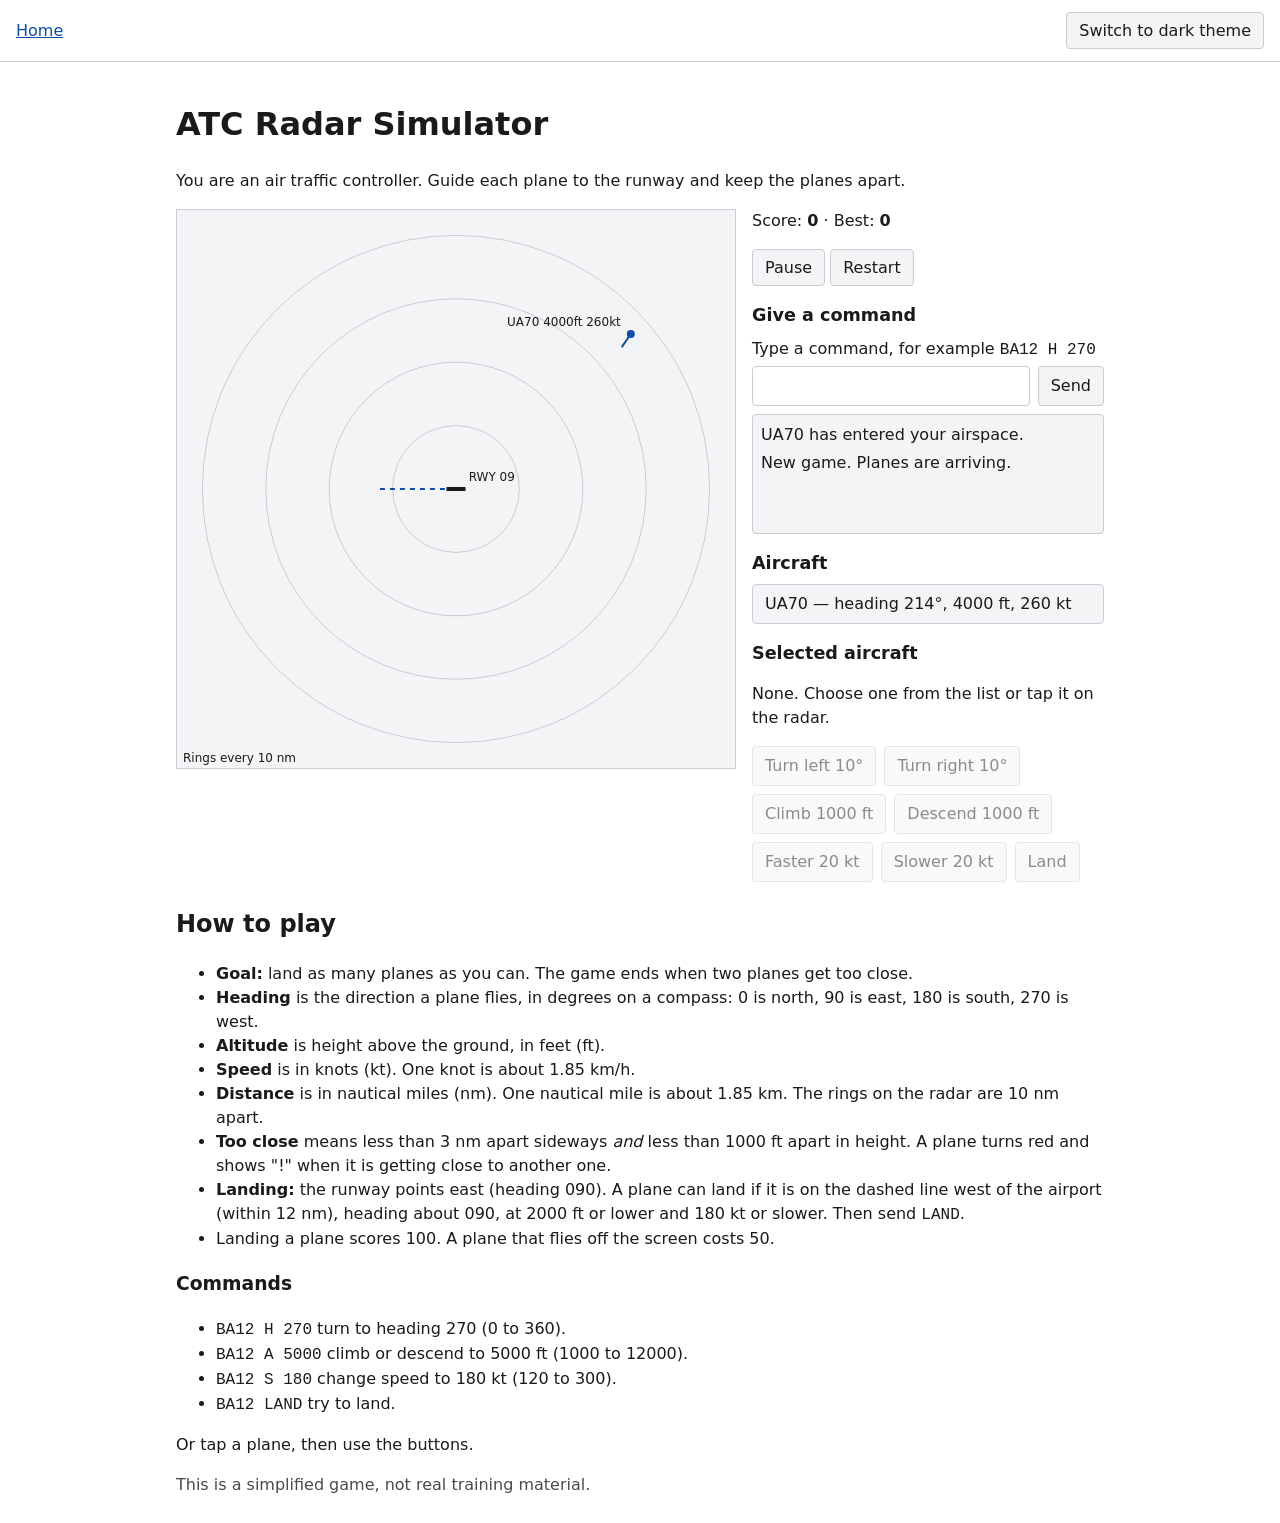
==== tools/radar/index.html @ d79a354c "Replace placeholder with ATC Radar Simulator Co-Authored-By: Claude Sonnet 5.5 <noreply@anthropic.co" ====
<!DOCTYPE html>
<html lang="en" data-theme="light">
<head>
  <meta charset="utf-8">
  <meta name="viewport" content="width=device-width, initial-scale=1">
  <title>ATC Radar Simulator</title>
  <link rel="stylesheet" href="../../css/base.css">
  <link rel="stylesheet" href="../../css/radar.css">
  <script src="../../js/theme.js"></script>
</head>
<body>
  <header class="site-header">
    <nav><a href="../../index.html">Home</a></nav>
    <button id="theme-toggle" type="button">Switch to dark theme</button>
  </header>

  <main>
    <h1>ATC Radar Simulator</h1>
    <p>You are an air traffic controller. Guide each plane to the runway and keep the planes apart.</p>

    <div class="game">
      <div class="radar-wrap">
        <canvas id="radar" aria-label="Radar screen. The aircraft list gives the same information as text."></canvas>
      </div>

      <div class="panel">
        <p class="scoreboard">Score: <strong id="score">0</strong> &middot; Best: <strong id="best">0</strong></p>
        <p>
          <button id="pause" type="button">Pause</button>
          <button id="restart" type="button">Restart</button>
        </p>

        <h2>Give a command</h2>
        <form id="command-form">
          <label for="command">Type a command, for example <code>BA12 H 270</code></label>
          <div class="command-row">
            <input id="command" type="text" autocomplete="off" autocapitalize="characters" spellcheck="false">
            <button type="submit">Send</button>
          </div>
        </form>
        <div id="messages" role="log" aria-live="polite"></div>

        <h2>Aircraft</h2>
        <ul id="aircraft-list" class="aircraft-list"></ul>

        <h2>Selected aircraft</h2>
        <p id="selected-name">None. Choose one from the list or tap it on the radar.</p>
        <div class="controls">
          <button type="button" data-action="left">Turn left 10&deg;</button>
          <button type="button" data-action="right">Turn right 10&deg;</button>
          <button type="button" data-action="climb">Climb 1000 ft</button>
          <button type="button" data-action="descend">Descend 1000 ft</button>
          <button type="button" data-action="faster">Faster 20 kt</button>
          <button type="button" data-action="slower">Slower 20 kt</button>
          <button type="button" data-action="land">Land</button>
        </div>
      </div>
    </div>

    <section class="help">
      <h2>How to play</h2>
      <ul>
        <li><strong>Goal:</strong> land as many planes as you can. The game ends when two planes get too close.</li>
        <li><strong>Heading</strong> is the direction a plane flies, in degrees on a compass: 0 is north, 90 is east, 180 is south, 270 is west.</li>
        <li><strong>Altitude</strong> is height above the ground, in feet (ft).</li>
        <li><strong>Speed</strong> is in knots (kt). One knot is about 1.85 km/h.</li>
        <li><strong>Distance</strong> is in nautical miles (nm). One nautical mile is about 1.85 km. The rings on the radar are 10 nm apart.</li>
        <li><strong>Too close</strong> means less than 3 nm apart sideways <em>and</em> less than 1000 ft apart in height. A plane turns red and shows "!" when it is getting close to another one.</li>
        <li><strong>Landing:</strong> the runway points east (heading 090). A plane can land if it is on the dashed line west of the airport (within 12 nm), heading about 090, at 2000 ft or lower and 180 kt or slower. Then send <code>LAND</code>.</li>
        <li>Landing a plane scores 100. A plane that flies off the screen costs 50.</li>
      </ul>

      <h3>Commands</h3>
      <ul>
        <li><code>BA12 H 270</code> turn to heading 270 (0 to 360).</li>
        <li><code>BA12 A 5000</code> climb or descend to 5000 ft (1000 to 12000).</li>
        <li><code>BA12 S 180</code> change speed to 180 kt (120 to 300).</li>
        <li><code>BA12 LAND</code> try to land.</li>
      </ul>
      <p>Or tap a plane, then use the buttons.</p>
      <p class="note">This is a simplified game, not real training material.</p>
    </section>
  </main>

  <script src="../../js/radar.js"></script>
</body>
</html>
---- css/base.css ----
:root {
  --bg: #ffffff;
  --text: #1a1a1a;
  --muted: #4a4a4a;
  --surface: #f3f4f6;
  --border: #c8ccd2;
  --link: #0b4fa8;
}

:root[data-theme="dark"] {
  --bg: #15171a;
  --text: #f1f2f4;
  --muted: #b8bcc4;
  --surface: #22262b;
  --border: #454b53;
  --link: #8ab8ff;
}

* { box-sizing: border-box; }

body {
  margin: 0;
  background: var(--bg);
  color: var(--text);
  font: 1rem/1.5 system-ui, sans-serif;
}

a { color: var(--link); }

.site-header {
  display: flex;
  flex-wrap: wrap;
  align-items: center;
  justify-content: space-between;
  gap: 0.5rem 1rem;
  padding: 0.75rem 1rem;
  border-bottom: 1px solid var(--border);
}

.site-header nav { display: flex; align-items: center; gap: 1rem; }

button {
  font: inherit;
  color: var(--text);
  background: var(--surface);
  border: 1px solid var(--border);
  border-radius: 4px;
  padding: 0.35rem 0.75rem;
  cursor: pointer;
}

main {
  max-width: 60rem;
  margin: 0 auto;
  padding: 1rem;
}

.tool-grid {
  display: grid;
  grid-template-columns: repeat(auto-fill, minmax(15rem, 1fr));
  gap: 1rem;
  padding: 0;
  list-style: none;
}

.tool-card {
  display: block;
  height: 100%;
  padding: 1rem;
  background: var(--surface);
  border: 1px solid var(--border);
  border-radius: 6px;
  color: var(--text);
  text-decoration: none;
}

.tool-card:hover, .tool-card:focus-visible { border-color: var(--link); }
.tool-card h3 { margin: 0 0 0.25rem; }
.tool-card p { margin: 0; color: var(--muted); }
---- css/radar.css ----
:root {
  --danger: #b00020;
}

:root[data-theme="dark"] {
  --danger: #ff8a80;
}

.game {
  display: grid;
  grid-template-columns: minmax(0, 1fr);
  gap: 1rem;
  align-items: start;
}

@media (min-width: 52rem) {
  .game { grid-template-columns: minmax(0, 1fr) 22rem; }
}

.radar-wrap {
  border: 1px solid var(--border);
  max-width: 40rem;
}

#radar {
  display: block;
  width: 100%;
  aspect-ratio: 1;
  touch-action: manipulation;
}

.panel h2 { font-size: 1.1rem; margin: 1rem 0 0.5rem; }
.scoreboard { margin-top: 0; }

input {
  font: inherit;
  color: var(--text);
  background: var(--bg);
  border: 1px solid var(--border);
  border-radius: 4px;
  padding: 0.35rem 0.5rem;
  min-width: 0;
  flex: 1;
}

.command-row { display: flex; gap: 0.5rem; margin-top: 0.25rem; }
.command-row button, .controls button, .aircraft-list button { min-height: 2.5rem; }

#messages {
  min-height: 7.5rem;
  margin-top: 0.5rem;
  padding: 0.5rem;
  background: var(--surface);
  border: 1px solid var(--border);
  border-radius: 4px;
}
#messages div { margin-bottom: 0.25rem; }

.aircraft-list { list-style: none; margin: 0; padding: 0; }
.aircraft-list li { margin-bottom: 0.25rem; }
.aircraft-list button { width: 100%; text-align: left; }
.aircraft-list button[aria-pressed="true"] { border-color: var(--link); font-weight: bold; }
.aircraft-list button.warn { color: var(--danger); }

.controls { display: flex; flex-wrap: wrap; gap: 0.5rem; }
.controls button:disabled { opacity: 0.5; cursor: default; }

.help { margin-top: 1.5rem; }
.note { color: var(--muted); }
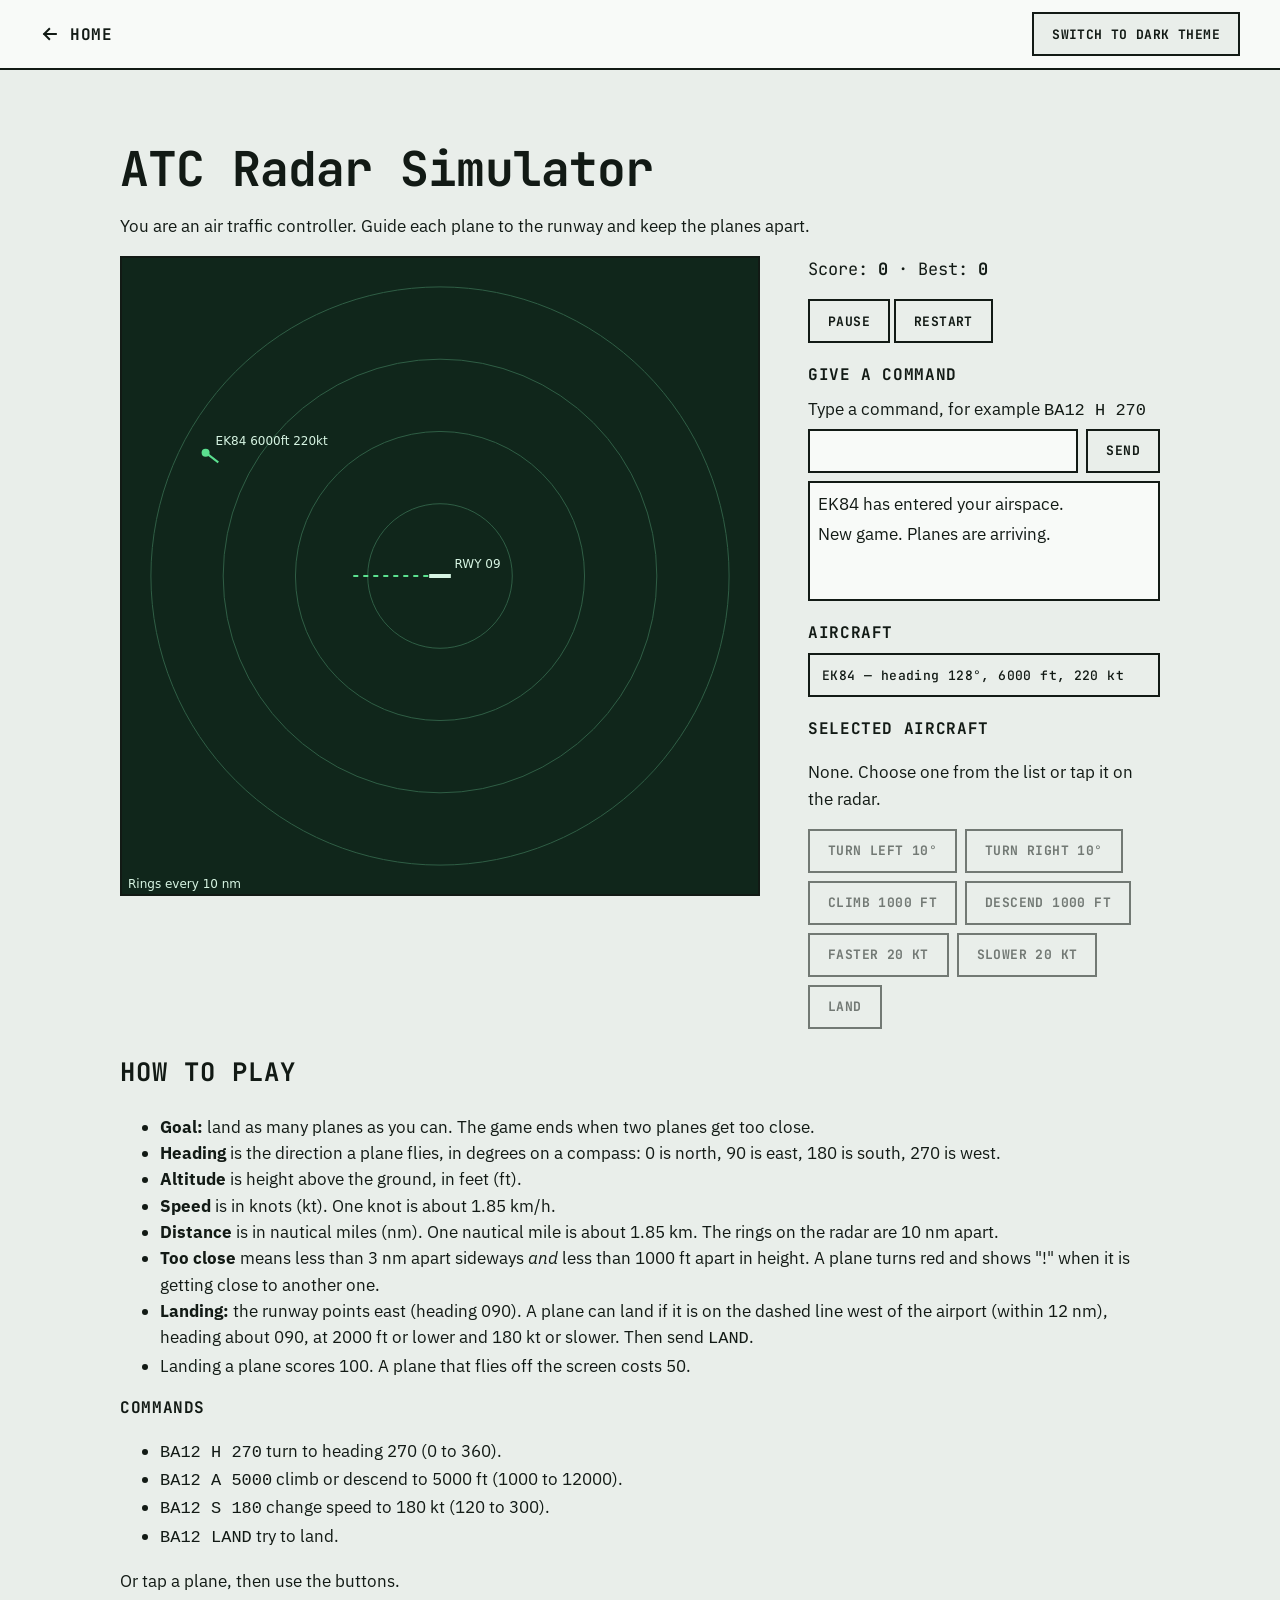
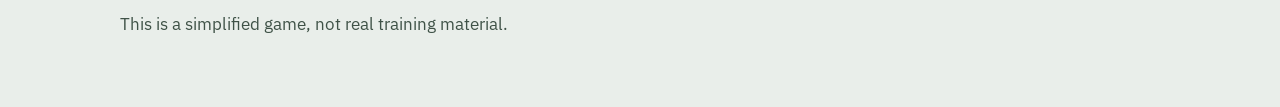
==== commit 3837b145: "Apply Flight Strip visual design to the portal and radar page Co-Authored-By: Claude Sonnet 5.5 <nor" ====
--- a/tools/radar/index.html
+++ b/tools/radar/index.html
@@ -4,13 +4,15 @@
   <meta charset="utf-8">
   <meta name="viewport" content="width=device-width, initial-scale=1">
   <title>ATC Radar Simulator</title>
+  <link rel="preconnect" href="https://fonts.googleapis.com">
+  <link rel="stylesheet" href="https://fonts.googleapis.com/css2?family=IBM+Plex+Sans:wght@400;500;600&amp;family=JetBrains+Mono:wght@500;700&amp;display=swap">
   <link rel="stylesheet" href="../../css/base.css">
   <link rel="stylesheet" href="../../css/radar.css">
   <script src="../../js/theme.js"></script>
 </head>
 <body>
   <header class="site-header">
-    <nav><a href="../../index.html">Home</a></nav>
+    <nav><a href="../../index.html"><svg width="20" height="20" viewBox="0 0 24 24" fill="none" stroke="currentColor" stroke-width="2.4" stroke-linecap="square" aria-hidden="true"><path d="M19 12H5M11 6l-6 6 6 6"></path></svg>Home</a></nav>
     <button id="theme-toggle" type="button">Switch to dark theme</button>
   </header>
 
--- a/css/base.css
+++ b/css/base.css
@@ -1,19 +1,35 @@
+/* Visual design: "Flight Strip" (monospace headings, green palette, square corners). */
 :root {
-  --bg: #ffffff;
-  --text: #1a1a1a;
-  --muted: #4a4a4a;
-  --surface: #f3f4f6;
-  --border: #c8ccd2;
-  --link: #0b4fa8;
+  --bg: #E9EEEA;
+  --surface: #F8FAF8;
+  --text: #121A15;
+  --muted: #3F5247;
+  --link: #0B6B3A;
+  --amber: #8A4B00;
+  --line: #121A15;      /* strong 2px outlines */
+  --border: #AEBBB2;    /* quiet dividers */
+
+  /* The radar-style screens stay dark in both themes. */
+  --screen: #10261B;
+  --screen-line: #2F5E45;
+  --screen-ink: #D7F5E3;
+  --glow: #5BE08F;
+  --screen-danger: #FF8A80;
+
+  --font-body: 'IBM Plex Sans', system-ui, sans-serif;
+  --font-mono: 'JetBrains Mono', ui-monospace, 'SFMono-Regular', Menlo, Consolas, monospace;
 }
 
 :root[data-theme="dark"] {
-  --bg: #15171a;
-  --text: #f1f2f4;
-  --muted: #b8bcc4;
-  --surface: #22262b;
-  --border: #454b53;
-  --link: #8ab8ff;
+  --bg: #0A1410;
+  --surface: #10201A;
+  --text: #D7F5E3;
+  --muted: #9CC4AE;
+  --link: #5BE08F;
+  --amber: #FFB454;
+  --line: #D7F5E3;
+  --border: #2A4A3A;
+  --screen: #06100B;
 }
 
 * { box-sizing: border-box; }
@@ -22,58 +38,181 @@
   margin: 0;
   background: var(--bg);
   color: var(--text);
-  font: 1rem/1.5 system-ui, sans-serif;
+  font: 1.0625rem/1.55 var(--font-body);
 }
 
 a { color: var(--link); }
+a:focus-visible, button:focus-visible, input:focus-visible {
+  outline: 3px solid currentColor;
+  outline-offset: 3px;
+}
+
+h1, h2, h3 { font-family: var(--font-mono); }
+h1 {
+  margin: 0 0 1rem;
+  font-size: clamp(2rem, 5vw, 3rem);
+  line-height: 1.12;
+  letter-spacing: -0.02em;
+}
 
 .site-header {
   display: flex;
   flex-wrap: wrap;
   align-items: center;
   justify-content: space-between;
-  gap: 0.5rem 1rem;
-  padding: 0.75rem 1rem;
-  border-bottom: 1px solid var(--border);
-}
-
-.site-header nav { display: flex; align-items: center; gap: 1rem; }
+  gap: 0.5rem 1.5rem;
+  padding: 0.75rem clamp(1rem, 4vw, 2.5rem);
+  background: var(--surface);
+  border-bottom: 2px solid var(--line);
+}
+
+.site-header nav a {
+  display: inline-flex;
+  align-items: center;
+  gap: 0.625rem;
+  min-height: 2.75rem;
+  color: var(--text);
+  font: 700 1rem var(--font-mono);
+  letter-spacing: 0.04em;
+  text-transform: uppercase;
+  text-decoration: none;
+}
 
 button {
-  font: inherit;
-  color: var(--text);
-  background: var(--surface);
-  border: 1px solid var(--border);
-  border-radius: 4px;
-  padding: 0.35rem 0.75rem;
+  min-height: 2.75rem;
+  padding: 0 1.125rem;
+  color: var(--text);
+  background: var(--bg);
+  border: 2px solid var(--line);
+  border-radius: 0;
+  font: 700 0.8125rem var(--font-mono);
+  letter-spacing: 0.03em;
+  text-transform: uppercase;
   cursor: pointer;
 }
 
 main {
-  max-width: 60rem;
+  max-width: 68rem;
   margin: 0 auto;
-  padding: 1rem;
+  padding: clamp(2rem, 6vw, 4.5rem) 1.5rem 4rem;
+}
+
+.eyebrow {
+  margin: 0 0 0.875rem;
+  color: var(--amber);
+  font: 700 0.875rem var(--font-mono);
+  letter-spacing: 0.1em;
+  text-transform: uppercase;
+}
+
+.intro {
+  max-width: 35rem;
+  margin: 0 0 clamp(2rem, 6vw, 4rem);
+  color: var(--muted);
+  font-size: 1.25rem;
+}
+
+.section-title {
+  display: flex;
+  align-items: center;
+  gap: 1rem;
+  margin: 0 0 1.25rem;
+  font-size: 1.125rem;
+  letter-spacing: 0.08em;
+  text-transform: uppercase;
+}
+.section-title::after {
+  content: "";
+  flex: 1;
+  height: 2px;
+  background: var(--line);
 }
 
 .tool-grid {
   display: grid;
-  grid-template-columns: repeat(auto-fill, minmax(15rem, 1fr));
-  gap: 1rem;
+  grid-template-columns: repeat(auto-fill, minmax(min(100%, 21rem), 1fr));
+  gap: 1.5rem;
+  margin: 0;
   padding: 0;
   list-style: none;
 }
 
 .tool-card {
-  display: block;
+  display: flex;
+  flex-direction: column;
   height: 100%;
-  padding: 1rem;
+  color: var(--text);
   background: var(--surface);
-  border: 1px solid var(--border);
-  border-radius: 6px;
-  color: var(--text);
+  border: 2px solid var(--line);
   text-decoration: none;
 }
-
-.tool-card:hover, .tool-card:focus-visible { border-color: var(--link); }
-.tool-card h3 { margin: 0 0 0.25rem; }
-.tool-card p { margin: 0; color: var(--muted); }
+.tool-card:hover { box-shadow: 5px 5px 0 var(--link); }
+
+.tool-tag {
+  display: flex;
+  justify-content: space-between;
+  padding: 0.625rem 1rem;
+  color: var(--surface);
+  background: var(--line);
+  font: 700 0.8125rem var(--font-mono);
+  letter-spacing: 0.1em;
+  text-transform: uppercase;
+}
+
+.tool-thumb {
+  display: flex;
+  align-items: center;
+  justify-content: center;
+  height: 10.5rem;
+  color: var(--glow);
+  background: var(--screen);
+  border-bottom: 2px solid var(--line);
+}
+.tool-thumb svg { width: 15rem; max-width: 100%; height: auto; }
+
+.tool-body {
+  display: flex;
+  flex-direction: column;
+  gap: 0.875rem;
+  padding: 1.25rem;
+}
+.tool-card h3 { margin: 0; font-size: 1.25rem; }
+.tool-card p { margin: 0; color: var(--muted); font-size: 1rem; }
+
+.tool-io {
+  display: grid;
+  grid-template-columns: auto 1fr;
+  gap: 0.25rem 1rem;
+  margin: 0;
+  padding-top: 0.75rem;
+  border-top: 1px dashed var(--muted);
+  font: 0.8125rem var(--font-mono);
+  letter-spacing: 0.04em;
+  text-transform: uppercase;
+}
+.tool-io dt { color: var(--muted); }
+.tool-io dd { margin: 0; font-weight: 700; }
+
+.tool-open {
+  display: inline-flex;
+  align-items: center;
+  gap: 0.5rem;
+  color: var(--link);
+  font: 700 0.9375rem var(--font-mono);
+  letter-spacing: 0.06em;
+  text-transform: uppercase;
+}
+
+.tool-slot {
+  display: flex;
+  align-items: center;
+  justify-content: center;
+  min-height: 16rem;
+  padding: 1.5rem;
+  color: var(--muted);
+  border: 2px dashed var(--muted);
+  text-align: center;
+  font: 0.875rem var(--font-mono);
+  letter-spacing: 0.06em;
+  text-transform: uppercase;
+}
--- a/css/radar.css
+++ b/css/radar.css
@@ -18,8 +18,9 @@
 }
 
 .radar-wrap {
-  border: 1px solid var(--border);
   max-width: 40rem;
+  background: var(--screen);
+  border: 2px solid var(--line);
 }
 
 #radar {
@@ -29,41 +30,47 @@
   touch-action: manipulation;
 }
 
-.panel h2 { font-size: 1.1rem; margin: 1rem 0 0.5rem; }
-.scoreboard { margin-top: 0; }
+h2 { letter-spacing: 0.04em; text-transform: uppercase; }
+.panel h2 { font-size: 1rem; margin: 1.25rem 0 0.5rem; }
+.scoreboard { margin-top: 0; font-family: var(--font-mono); }
 
 input {
-  font: inherit;
-  color: var(--text);
-  background: var(--bg);
-  border: 1px solid var(--border);
-  border-radius: 4px;
-  padding: 0.35rem 0.5rem;
   min-width: 0;
   flex: 1;
+  padding: 0.35rem 0.5rem;
+  color: var(--text);
+  background: var(--surface);
+  border: 2px solid var(--line);
+  border-radius: 0;
+  font: 1rem var(--font-mono);
 }
 
 .command-row { display: flex; gap: 0.5rem; margin-top: 0.25rem; }
-.command-row button, .controls button, .aircraft-list button { min-height: 2.5rem; }
 
 #messages {
   min-height: 7.5rem;
   margin-top: 0.5rem;
   padding: 0.5rem;
   background: var(--surface);
-  border: 1px solid var(--border);
-  border-radius: 4px;
+  border: 2px solid var(--line);
 }
 #messages div { margin-bottom: 0.25rem; }
 
 .aircraft-list { list-style: none; margin: 0; padding: 0; }
 .aircraft-list li { margin-bottom: 0.25rem; }
-.aircraft-list button { width: 100%; text-align: left; }
-.aircraft-list button[aria-pressed="true"] { border-color: var(--link); font-weight: bold; }
+.aircraft-list button {
+  width: 100%;
+  padding: 0.5rem 0.75rem;
+  text-align: left;
+  text-transform: none;
+  font-weight: 500;
+}
+.aircraft-list button[aria-pressed="true"] { border-color: var(--link); background: var(--surface); font-weight: 700; }
 .aircraft-list button.warn { color: var(--danger); }
 
 .controls { display: flex; flex-wrap: wrap; gap: 0.5rem; }
-.controls button:disabled { opacity: 0.5; cursor: default; }
+.controls button:disabled { opacity: 0.55; cursor: default; }
 
 .help { margin-top: 1.5rem; }
+.help h3 { text-transform: uppercase; letter-spacing: 0.04em; font-size: 1rem; }
 .note { color: var(--muted); }
